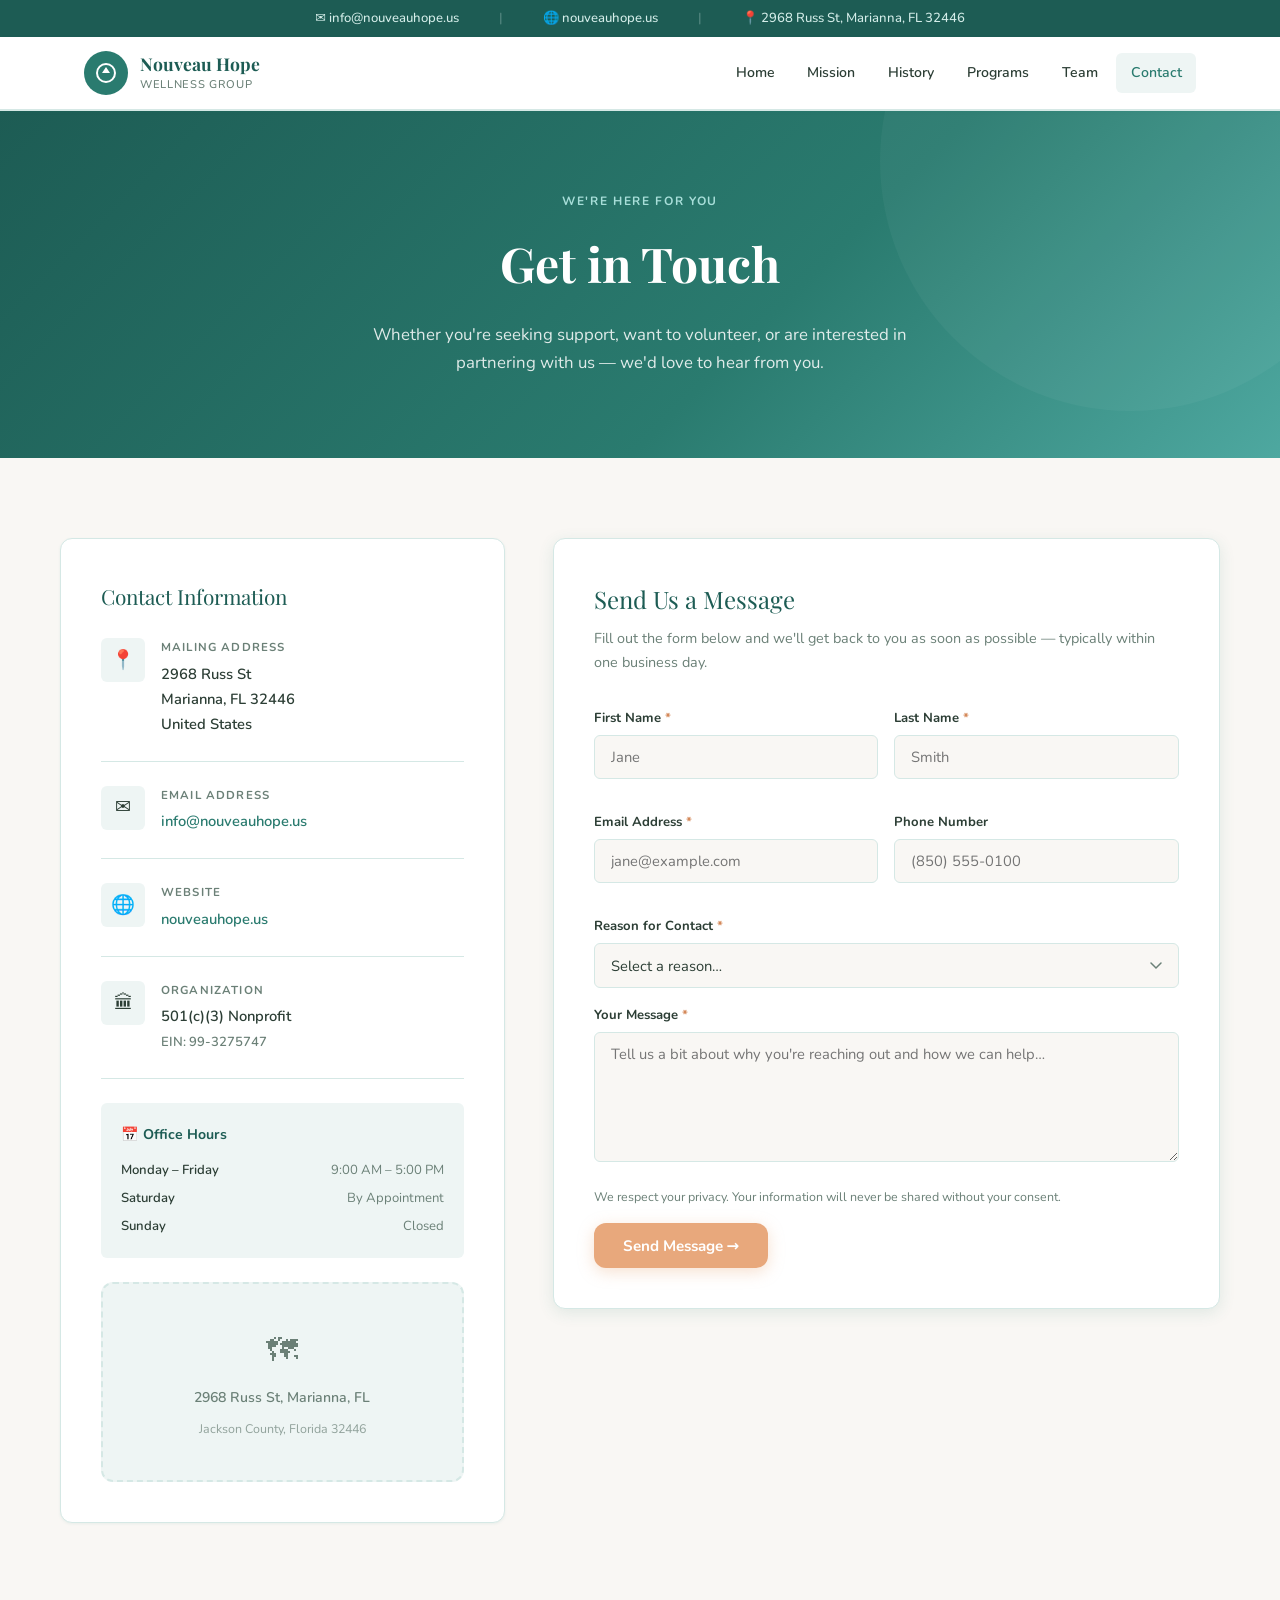
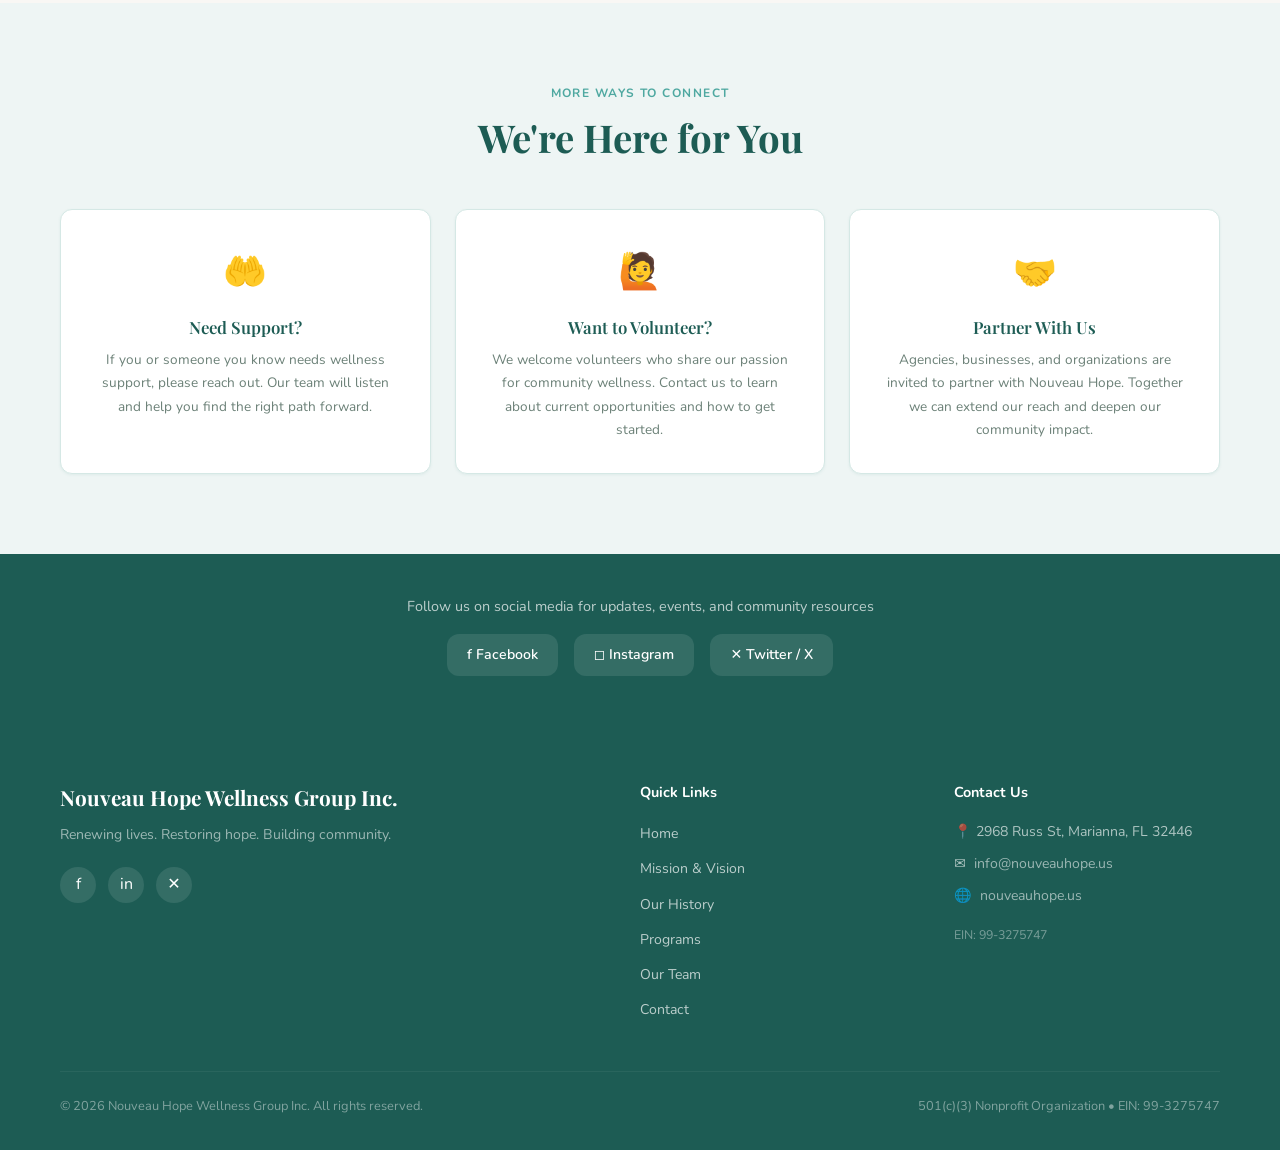
==== contact.html @ 9d3e5136 "Add initial six-page website for Nouveau Hope Wellness Group Inc. Builds a complete static HTML webs" ====
<!DOCTYPE html>
<html lang="en">
<head>
  <meta charset="UTF-8" />
  <meta name="viewport" content="width=device-width, initial-scale=1.0" />
  <title>Contact — Nouveau Hope Wellness Group Inc</title>
  <link rel="preconnect" href="https://fonts.googleapis.com" />
  <link rel="preconnect" href="https://fonts.gstatic.com" crossorigin />
  <link href="https://fonts.googleapis.com/css2?family=Playfair+Display:ital,wght@0,400;0,600;0,700;1,400&family=Nunito:wght@300;400;500;600;700&display=swap" rel="stylesheet" />
  <style>
    :root {
      --color-primary: #2A7B6F;
      --color-primary-dark: #1D5C54;
      --color-secondary: #4EA8A0;
      --color-accent: #E8A87C;
      --color-accent-dark: #D4895A;
      --color-bg: #F9F7F4;
      --color-bg-alt: #EEF5F4;
      --color-bg-card: #FFFFFF;
      --color-text: #2C3E35;
      --color-text-light: #6B8077;
      --color-top-bar: #1D5C54;
      --color-top-bar-text: #D4EDE9;
      --color-border: #D5E8E5;
      --font-display: 'Playfair Display', Georgia, serif;
      --font-body: 'Nunito', system-ui, sans-serif;
      --shadow-sm: 0 1px 3px rgba(42,123,111,0.08);
      --shadow-md: 0 4px 16px rgba(42,123,111,0.12);
      --shadow-lg: 0 8px 32px rgba(42,123,111,0.16);
      --radius: 12px;
      --radius-sm: 6px;
    }
    *, *::before, *::after { box-sizing: border-box; margin: 0; padding: 0; }
    html { scroll-behavior: smooth; }
    body { font-family: var(--font-body); background: var(--color-bg); color: var(--color-text); line-height: 1.7; }

    .top-bar { background: var(--color-top-bar); color: var(--color-top-bar-text); padding: 0.45rem 1.5rem; display: flex; justify-content: center; gap: 2.5rem; font-size: 0.82rem; font-weight: 500; flex-wrap: wrap; }
    .top-bar a { color: var(--color-top-bar-text); text-decoration: none; display: flex; align-items: center; gap: 0.4rem; transition: opacity 0.2s; }
    .top-bar a:hover { opacity: 0.75; }
    .top-bar .divider { opacity: 0.3; }

    .navbar { background: var(--color-bg-card); box-shadow: var(--shadow-sm); position: sticky; top: 0; z-index: 100; border-bottom: 2px solid var(--color-border); }
    .nav-inner { max-width: 1160px; margin: 0 auto; padding: 0 1.5rem; display: flex; align-items: center; justify-content: space-between; height: 72px; }
    .nav-brand { display: flex; align-items: center; gap: 0.75rem; text-decoration: none; }
    .nav-logo { width: 44px; height: 44px; background: var(--color-primary); border-radius: 50%; display: flex; align-items: center; justify-content: center; }
    .nav-logo svg { width: 24px; height: 24px; fill: white; }
    .nav-brand-name { font-family: var(--font-display); font-size: 1.1rem; font-weight: 700; color: var(--color-primary-dark); display: block; }
    .nav-brand-sub { font-size: 0.7rem; color: var(--color-text-light); font-weight: 500; letter-spacing: 0.06em; text-transform: uppercase; }
    .nav-links { display: flex; gap: 0.25rem; list-style: none; }
    .nav-links a { display: block; padding: 0.5rem 0.9rem; text-decoration: none; color: var(--color-text); font-weight: 600; font-size: 0.88rem; border-radius: var(--radius-sm); transition: background 0.2s, color 0.2s; }
    .nav-links a:hover, .nav-links a.active { background: var(--color-bg-alt); color: var(--color-primary); }
    .nav-toggle { display: none; flex-direction: column; gap: 5px; cursor: pointer; background: none; border: none; padding: 6px; }
    .nav-toggle span { display: block; width: 24px; height: 2px; background: var(--color-text); border-radius: 2px; }

    .page-hero { background: linear-gradient(135deg, var(--color-primary-dark) 0%, var(--color-primary) 60%, var(--color-secondary) 100%); padding: 5rem 1.5rem; text-align: center; color: white; position: relative; overflow: hidden; }
    .page-hero::before { content: ''; position: absolute; width: 500px; height: 500px; border-radius: 50%; background: rgba(255,255,255,0.04); top: -200px; right: -100px; }
    .page-hero-label { font-size: 0.75rem; font-weight: 700; letter-spacing: 0.14em; text-transform: uppercase; color: #A8DED9; margin-bottom: 0.75rem; }
    .page-hero h1 { font-family: var(--font-display); font-size: clamp(2rem, 4vw, 3rem); margin-bottom: 1rem; }
    .page-hero p { font-size: 1.05rem; opacity: 0.85; max-width: 560px; margin: 0 auto; }

    section { padding: 5rem 1.5rem; }
    .container { max-width: 1160px; margin: 0 auto; }
    .section-label { font-size: 0.75rem; font-weight: 700; letter-spacing: 0.12em; text-transform: uppercase; color: var(--color-secondary); margin-bottom: 0.6rem; }
    .section-title { font-family: var(--font-display); font-size: clamp(1.8rem, 3vw, 2.5rem); color: var(--color-primary-dark); margin-bottom: 1rem; line-height: 1.25; }

    /* Main contact layout */
    .contact-layout { display: grid; grid-template-columns: 1fr 1.5fr; gap: 3rem; align-items: start; }

    /* Info sidebar */
    .contact-info-card {
      background: var(--color-bg-card);
      border-radius: var(--radius);
      padding: 2.5rem;
      box-shadow: var(--shadow-sm);
      border: 1px solid var(--color-border);
    }
    .contact-info-title {
      font-family: var(--font-display);
      font-size: 1.3rem;
      color: var(--color-primary-dark);
      margin-bottom: 1.5rem;
    }
    .contact-detail {
      display: flex;
      gap: 1rem;
      align-items: flex-start;
      margin-bottom: 1.5rem;
      padding-bottom: 1.5rem;
      border-bottom: 1px solid var(--color-border);
    }
    .contact-detail:last-of-type { border-bottom: none; margin-bottom: 0; padding-bottom: 0; }
    .contact-detail-icon {
      width: 44px;
      height: 44px;
      background: var(--color-bg-alt);
      border-radius: var(--radius-sm);
      display: flex;
      align-items: center;
      justify-content: center;
      font-size: 1.2rem;
      flex-shrink: 0;
    }
    .contact-detail-label { font-size: 0.72rem; font-weight: 700; text-transform: uppercase; letter-spacing: 0.1em; color: var(--color-text-light); margin-bottom: 0.25rem; }
    .contact-detail-value { font-weight: 600; color: var(--color-text); font-size: 0.92rem; }
    .contact-detail-value a { color: var(--color-primary); text-decoration: none; }
    .contact-detail-value a:hover { text-decoration: underline; }

    /* Map placeholder */
    .map-placeholder {
      margin-top: 1.5rem;
      background: var(--color-bg-alt);
      border-radius: var(--radius);
      height: 200px;
      display: flex;
      flex-direction: column;
      align-items: center;
      justify-content: center;
      border: 2px dashed var(--color-border);
      color: var(--color-text-light);
      gap: 0.5rem;
      font-size: 0.88rem;
    }
    .map-placeholder-icon { font-size: 2rem; }
    .map-placeholder-label { font-weight: 600; }
    .map-placeholder-sub { font-size: 0.78rem; opacity: 0.7; }

    /* Hours */
    .hours-card {
      background: var(--color-bg-alt);
      border-radius: var(--radius-sm);
      padding: 1.25rem;
      margin-top: 1.5rem;
    }
    .hours-title { font-weight: 700; color: var(--color-primary-dark); font-size: 0.88rem; margin-bottom: 0.75rem; }
    .hours-row { display: flex; justify-content: space-between; font-size: 0.82rem; color: var(--color-text-light); margin-bottom: 0.35rem; }
    .hours-row:last-child { margin-bottom: 0; }
    .hours-day { font-weight: 600; color: var(--color-text); }

    /* Contact form */
    .contact-form-card {
      background: var(--color-bg-card);
      border-radius: var(--radius);
      padding: 2.5rem;
      box-shadow: var(--shadow-md);
      border: 1px solid var(--color-border);
    }
    .form-title { font-family: var(--font-display); font-size: 1.5rem; color: var(--color-primary-dark); margin-bottom: 0.4rem; }
    .form-subtitle { font-size: 0.9rem; color: var(--color-text-light); margin-bottom: 2rem; }

    .form-row { display: grid; grid-template-columns: 1fr 1fr; gap: 1rem; margin-bottom: 1rem; }
    .form-group { display: flex; flex-direction: column; gap: 0.35rem; margin-bottom: 1rem; }
    .form-group:last-of-type { margin-bottom: 0; }
    label { font-size: 0.82rem; font-weight: 700; color: var(--color-text); }
    label span { color: var(--color-accent-dark); }
    input, select, textarea {
      font-family: var(--font-body);
      font-size: 0.92rem;
      color: var(--color-text);
      background: var(--color-bg);
      border: 1.5px solid var(--color-border);
      border-radius: var(--radius-sm);
      padding: 0.7rem 1rem;
      width: 100%;
      transition: border-color 0.2s, box-shadow 0.2s;
      outline: none;
    }
    input:focus, select:focus, textarea:focus {
      border-color: var(--color-primary);
      box-shadow: 0 0 0 3px rgba(42,123,111,0.12);
    }
    textarea { resize: vertical; min-height: 130px; }
    select { appearance: none; background-image: url("data:image/svg+xml,%3Csvg xmlns='http://www.w3.org/2000/svg' width='12' height='8' viewBox='0 0 12 8'%3E%3Cpath d='M1 1l5 5 5-5' stroke='%236B8077' stroke-width='1.5' fill='none' stroke-linecap='round'/%3E%3C/svg%3E"); background-repeat: no-repeat; background-position: right 1rem center; padding-right: 2.5rem; }

    .form-submit {
      margin-top: 1.5rem;
      display: flex;
      align-items: center;
      justify-content: space-between;
      gap: 1rem;
      flex-wrap: wrap;
    }
    .form-note { font-size: 0.78rem; color: var(--color-text-light); }

    .btn { display: inline-block; padding: 0.8rem 1.8rem; border-radius: var(--radius); font-family: var(--font-body); font-size: 0.95rem; font-weight: 700; text-decoration: none; border: none; cursor: pointer; transition: transform 0.2s, box-shadow 0.2s, background 0.2s; }
    .btn:hover { transform: translateY(-2px); }
    .btn-primary { background: var(--color-accent); color: white; box-shadow: 0 4px 16px rgba(232,168,124,0.35); }
    .btn-primary:hover { background: var(--color-accent-dark); }
    .btn-secondary { background: var(--color-primary); color: white; box-shadow: var(--shadow-md); }
    .btn-secondary:hover { background: var(--color-primary-dark); }

    /* Ways to connect */
    .connect-section { background: var(--color-bg-alt); }
    .connect-grid { display: grid; grid-template-columns: repeat(3, 1fr); gap: 1.5rem; }
    .connect-card {
      background: var(--color-bg-card);
      border-radius: var(--radius);
      padding: 2rem;
      text-align: center;
      box-shadow: var(--shadow-sm);
      border: 1px solid var(--color-border);
      transition: transform 0.25s, box-shadow 0.25s;
    }
    .connect-card:hover { transform: translateY(-4px); box-shadow: var(--shadow-md); }
    .connect-icon { font-size: 2.2rem; margin-bottom: 0.75rem; display: block; }
    .connect-title { font-family: var(--font-display); font-size: 1.05rem; font-weight: 600; color: var(--color-primary-dark); margin-bottom: 0.4rem; }
    .connect-desc { font-size: 0.85rem; color: var(--color-text-light); }

    footer { background: var(--color-primary-dark); color: rgba(255,255,255,0.8); padding: 4rem 1.5rem 2rem; }
    .footer-inner { max-width: 1160px; margin: 0 auto; }
    .footer-grid { display: grid; grid-template-columns: 2fr 1fr 1fr; gap: 3rem; margin-bottom: 3rem; }
    .footer-brand-name { font-family: var(--font-display); font-size: 1.3rem; font-weight: 700; color: white; margin-bottom: 0.5rem; }
    .footer-tagline { font-size: 0.88rem; opacity: 0.7; margin-bottom: 1.25rem; }
    .footer-socials { display: flex; gap: 0.75rem; }
    .footer-social { width: 36px; height: 36px; background: rgba(255,255,255,0.1); border-radius: 50%; display: flex; align-items: center; justify-content: center; text-decoration: none; color: white; transition: background 0.2s; }
    .footer-social:hover { background: rgba(255,255,255,0.2); }
    .footer-col-title { color: white; font-weight: 700; margin-bottom: 1rem; font-size: 0.9rem; }
    .footer-links { list-style: none; display: flex; flex-direction: column; gap: 0.5rem; }
    .footer-links a { color: rgba(255,255,255,0.7); text-decoration: none; font-size: 0.88rem; transition: color 0.2s; }
    .footer-links a:hover { color: white; }
    .footer-contact-item { display: flex; gap: 0.5rem; font-size: 0.88rem; margin-bottom: 0.5rem; opacity: 0.8; }
    .footer-bottom { border-top: 1px solid rgba(255,255,255,0.1); padding-top: 1.5rem; display: flex; justify-content: space-between; font-size: 0.8rem; opacity: 0.55; flex-wrap: wrap; gap: 0.5rem; }

    .fade-in { opacity: 0; transform: translateY(24px); transition: opacity 0.6s ease, transform 0.6s ease; }
    .fade-in.visible { opacity: 1; transform: none; }

    @media (max-width: 1024px) { .connect-grid { grid-template-columns: repeat(2, 1fr); } .footer-grid { grid-template-columns: 1fr 1fr; } }
    @media (max-width: 768px) {
      .contact-layout { grid-template-columns: 1fr; }
      .form-row { grid-template-columns: 1fr; }
      .connect-grid { grid-template-columns: 1fr; }
      .footer-grid { grid-template-columns: 1fr; gap: 2rem; }
      .form-submit { flex-direction: column; align-items: flex-start; }
      .nav-links { display: none; flex-direction: column; position: absolute; top: 72px; left: 0; right: 0; background: white; padding: 1rem; box-shadow: var(--shadow-md); }
      .nav-links.open { display: flex; }
      .nav-toggle { display: flex; }
      .navbar { position: relative; }
    }
  </style>
</head>
<body>

  <div class="top-bar">
    <a href="mailto:info@nouveauhope.us">✉ info@nouveauhope.us</a>
    <span class="divider">|</span>
    <a href="https://nouveauhope.us" target="_blank" rel="noopener">🌐 nouveauhope.us</a>
    <span class="divider">|</span>
    <span>📍 2968 Russ St, Marianna, FL 32446</span>
  </div>

  <nav class="navbar">
    <div class="nav-inner">
      <a href="index.html" class="nav-brand">
        <div class="nav-logo">
          <svg viewBox="0 0 24 24"><path d="M12 2a10 10 0 100 20A10 10 0 0012 2zm0 18a8 8 0 110-16 8 8 0 010 16zM8 12l4-6 4 6H8z"/></svg>
        </div>
        <div style="line-height:1.2;">
          <span class="nav-brand-name">Nouveau Hope</span>
          <span class="nav-brand-sub">Wellness Group</span>
        </div>
      </a>
      <button class="nav-toggle" onclick="document.querySelector('.nav-links').classList.toggle('open')" aria-label="Toggle menu">
        <span></span><span></span><span></span>
      </button>
      <ul class="nav-links">
        <li><a href="index.html">Home</a></li>
        <li><a href="mission.html">Mission</a></li>
        <li><a href="history.html">History</a></li>
        <li><a href="projects.html">Programs</a></li>
        <li><a href="team.html">Team</a></li>
        <li><a href="contact.html" class="active">Contact</a></li>
      </ul>
    </div>
  </nav>

  <div class="page-hero">
    <div class="page-hero-label">We're Here for You</div>
    <h1>Get in Touch</h1>
    <p>Whether you're seeking support, want to volunteer, or are interested in partnering with us — we'd love to hear from you.</p>
  </div>

  <!-- MAIN CONTACT SECTION -->
  <section>
    <div class="container">
      <div class="contact-layout">

        <!-- Info Sidebar -->
        <div>
          <div class="contact-info-card fade-in">
            <div class="contact-info-title">Contact Information</div>

            <div class="contact-detail">
              <div class="contact-detail-icon">📍</div>
              <div>
                <div class="contact-detail-label">Mailing Address</div>
                <div class="contact-detail-value">
                  2968 Russ St<br>
                  Marianna, FL 32446<br>
                  United States
                </div>
              </div>
            </div>

            <div class="contact-detail">
              <div class="contact-detail-icon">✉</div>
              <div>
                <div class="contact-detail-label">Email Address</div>
                <div class="contact-detail-value">
                  <a href="mailto:info@nouveauhope.us">info@nouveauhope.us</a>
                </div>
              </div>
            </div>

            <div class="contact-detail">
              <div class="contact-detail-icon">🌐</div>
              <div>
                <div class="contact-detail-label">Website</div>
                <div class="contact-detail-value">
                  <a href="https://nouveauhope.us" target="_blank" rel="noopener">nouveauhope.us</a>
                </div>
              </div>
            </div>

            <div class="contact-detail">
              <div class="contact-detail-icon">🏛</div>
              <div>
                <div class="contact-detail-label">Organization</div>
                <div class="contact-detail-value">
                  501(c)(3) Nonprofit<br>
                  <span style="font-size:0.82rem;color:var(--color-text-light);">EIN: 99-3275747</span>
                </div>
              </div>
            </div>

            <div class="hours-card">
              <div class="hours-title">📅 Office Hours</div>
              <div class="hours-row"><span class="hours-day">Monday – Friday</span><span>9:00 AM – 5:00 PM</span></div>
              <div class="hours-row"><span class="hours-day">Saturday</span><span>By Appointment</span></div>
              <div class="hours-row"><span class="hours-day">Sunday</span><span>Closed</span></div>
            </div>

            <div class="map-placeholder">
              <div class="map-placeholder-icon">🗺</div>
              <div class="map-placeholder-label">2968 Russ St, Marianna, FL</div>
              <div class="map-placeholder-sub">Jackson County, Florida 32446</div>
            </div>
          </div>
        </div>

        <!-- Contact Form -->
        <div class="contact-form-card fade-in">
          <div class="form-title">Send Us a Message</div>
          <div class="form-subtitle">Fill out the form below and we'll get back to you as soon as possible — typically within one business day.</div>

          <form onsubmit="handleSubmit(event)">
            <div class="form-row">
              <div class="form-group">
                <label for="first_name">First Name <span>*</span></label>
                <input type="text" id="first_name" name="first_name" placeholder="Jane" required />
              </div>
              <div class="form-group">
                <label for="last_name">Last Name <span>*</span></label>
                <input type="text" id="last_name" name="last_name" placeholder="Smith" required />
              </div>
            </div>

            <div class="form-row">
              <div class="form-group">
                <label for="email">Email Address <span>*</span></label>
                <input type="email" id="email" name="email" placeholder="jane@example.com" required />
              </div>
              <div class="form-group">
                <label for="phone">Phone Number</label>
                <input type="tel" id="phone" name="phone" placeholder="(850) 555-0100" />
              </div>
            </div>

            <div class="form-group">
              <label for="subject">Reason for Contact <span>*</span></label>
              <select id="subject" name="subject" required>
                <option value="" disabled selected>Select a reason…</option>
                <option value="support">I'm seeking support / services</option>
                <option value="referral">I'd like to refer someone</option>
                <option value="volunteer">I'm interested in volunteering</option>
                <option value="partnership">Partnership inquiry</option>
                <option value="donation">Donation / funding inquiry</option>
                <option value="media">Media / press inquiry</option>
                <option value="other">Other</option>
              </select>
            </div>

            <div class="form-group">
              <label for="message">Your Message <span>*</span></label>
              <textarea id="message" name="message" placeholder="Tell us a bit about why you're reaching out and how we can help…" required></textarea>
            </div>

            <div class="form-submit">
              <p class="form-note">We respect your privacy. Your information will never be shared without your consent.</p>
              <button type="submit" class="btn btn-primary">Send Message →</button>
            </div>
          </form>

          <div id="form-success" style="display:none; margin-top:1.5rem; background:var(--color-bg-alt); border:1px solid var(--color-border); border-radius:var(--radius); padding:1.25rem; text-align:center; color:var(--color-primary-dark);">
            <div style="font-size:1.5rem; margin-bottom:0.5rem;">✅</div>
            <div style="font-weight:700; margin-bottom:0.25rem;">Message Received!</div>
            <div style="font-size:0.88rem; color:var(--color-text-light);">Thank you for reaching out. We'll be in touch within one business day.</div>
          </div>
        </div>

      </div>
    </div>
  </section>

  <!-- WAYS TO CONNECT -->
  <section class="connect-section">
    <div class="container">
      <div style="text-align:center; margin-bottom:3rem;">
        <div class="section-label">More Ways to Connect</div>
        <h2 class="section-title">We're Here for You</h2>
      </div>
      <div class="connect-grid">
        <div class="connect-card fade-in">
          <span class="connect-icon">🤲</span>
          <div class="connect-title">Need Support?</div>
          <p class="connect-desc">If you or someone you know needs wellness support, please reach out. Our team will listen and help you find the right path forward.</p>
        </div>
        <div class="connect-card fade-in">
          <span class="connect-icon">🙋</span>
          <div class="connect-title">Want to Volunteer?</div>
          <p class="connect-desc">We welcome volunteers who share our passion for community wellness. Contact us to learn about current opportunities and how to get started.</p>
        </div>
        <div class="connect-card fade-in">
          <span class="connect-icon">🤝</span>
          <div class="connect-title">Partner With Us</div>
          <p class="connect-desc">Agencies, businesses, and organizations are invited to partner with Nouveau Hope. Together we can extend our reach and deepen our community impact.</p>
        </div>
      </div>
    </div>
  </section>

  <!-- SOCIAL BAR -->
  <div style="background: var(--color-primary-dark); padding: 2.5rem 1.5rem; text-align:center;">
    <div class="container">
      <p style="color:rgba(255,255,255,0.7); font-size:0.9rem; margin-bottom:1rem;">Follow us on social media for updates, events, and community resources</p>
      <div style="display:flex; justify-content:center; gap:1rem; flex-wrap:wrap;">
        <a href="#" style="display:flex;align-items:center;gap:0.5rem;padding:0.55rem 1.25rem;border-radius:var(--radius);background:rgba(255,255,255,0.1);color:white;text-decoration:none;font-size:0.88rem;font-weight:600;transition:background 0.2s;" onmouseover="this.style.background='rgba(255,255,255,0.2)'" onmouseout="this.style.background='rgba(255,255,255,0.1)'">
          f Facebook
        </a>
        <a href="#" style="display:flex;align-items:center;gap:0.5rem;padding:0.55rem 1.25rem;border-radius:var(--radius);background:rgba(255,255,255,0.1);color:white;text-decoration:none;font-size:0.88rem;font-weight:600;transition:background 0.2s;" onmouseover="this.style.background='rgba(255,255,255,0.2)'" onmouseout="this.style.background='rgba(255,255,255,0.1)'">
          ◻ Instagram
        </a>
        <a href="#" style="display:flex;align-items:center;gap:0.5rem;padding:0.55rem 1.25rem;border-radius:var(--radius);background:rgba(255,255,255,0.1);color:white;text-decoration:none;font-size:0.88rem;font-weight:600;transition:background 0.2s;" onmouseover="this.style.background='rgba(255,255,255,0.2)'" onmouseout="this.style.background='rgba(255,255,255,0.1)'">
          ✕ Twitter / X
        </a>
      </div>
    </div>
  </div>

  <footer>
    <div class="footer-inner">
      <div class="footer-grid">
        <div>
          <div class="footer-brand-name">Nouveau Hope Wellness Group Inc.</div>
          <div class="footer-tagline">Renewing lives. Restoring hope. Building community.</div>
          <div class="footer-socials">
            <a href="#" class="footer-social">f</a>
            <a href="#" class="footer-social">in</a>
            <a href="#" class="footer-social">✕</a>
          </div>
        </div>
        <div>
          <div class="footer-col-title">Quick Links</div>
          <ul class="footer-links">
            <li><a href="index.html">Home</a></li>
            <li><a href="mission.html">Mission &amp; Vision</a></li>
            <li><a href="history.html">Our History</a></li>
            <li><a href="projects.html">Programs</a></li>
            <li><a href="team.html">Our Team</a></li>
            <li><a href="contact.html">Contact</a></li>
          </ul>
        </div>
        <div>
          <div class="footer-col-title">Contact Us</div>
          <div class="footer-contact-item">📍 2968 Russ St, Marianna, FL 32446</div>
          <div class="footer-contact-item">✉ <a href="mailto:info@nouveauhope.us" style="color:rgba(255,255,255,0.7);text-decoration:none;">info@nouveauhope.us</a></div>
          <div class="footer-contact-item">🌐 <a href="https://nouveauhope.us" target="_blank" style="color:rgba(255,255,255,0.7);text-decoration:none;">nouveauhope.us</a></div>
          <div style="margin-top:1rem; font-size:0.78rem; opacity:0.5;">EIN: 99-3275747</div>
        </div>
      </div>
      <div class="footer-bottom">
        <span>&copy; 2026 Nouveau Hope Wellness Group Inc. All rights reserved.</span>
        <span>501(c)(3) Nonprofit Organization &bull; EIN: 99-3275747</span>
      </div>
    </div>
  </footer>

  <script>
    function handleSubmit(e) {
      e.preventDefault();
      document.getElementById('form-success').style.display = 'block';
      e.target.style.display = 'none';
    }
    const observer = new IntersectionObserver(entries => {
      entries.forEach(e => { if (e.isIntersecting) e.target.classList.add('visible'); });
    }, { threshold: 0.12 });
    document.querySelectorAll('.fade-in').forEach(el => observer.observe(el));
  </script>
</body>
</html>
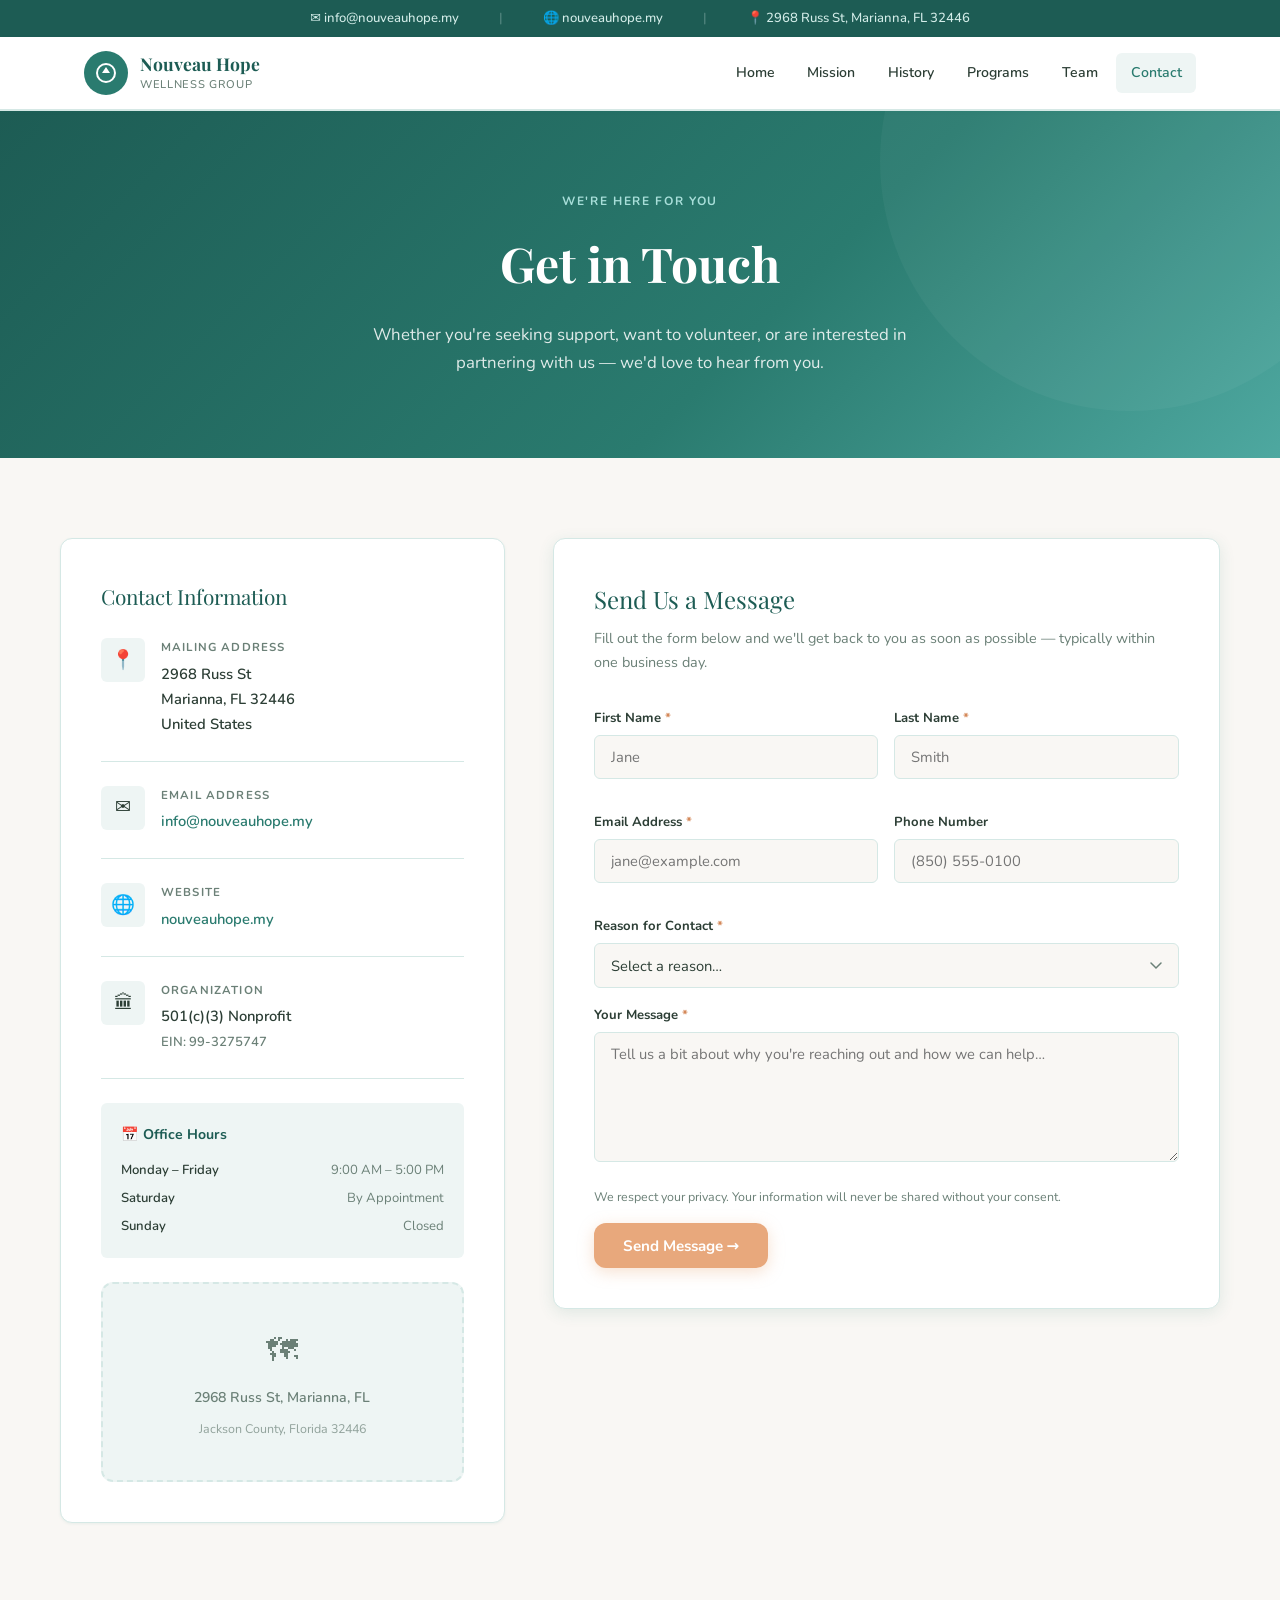
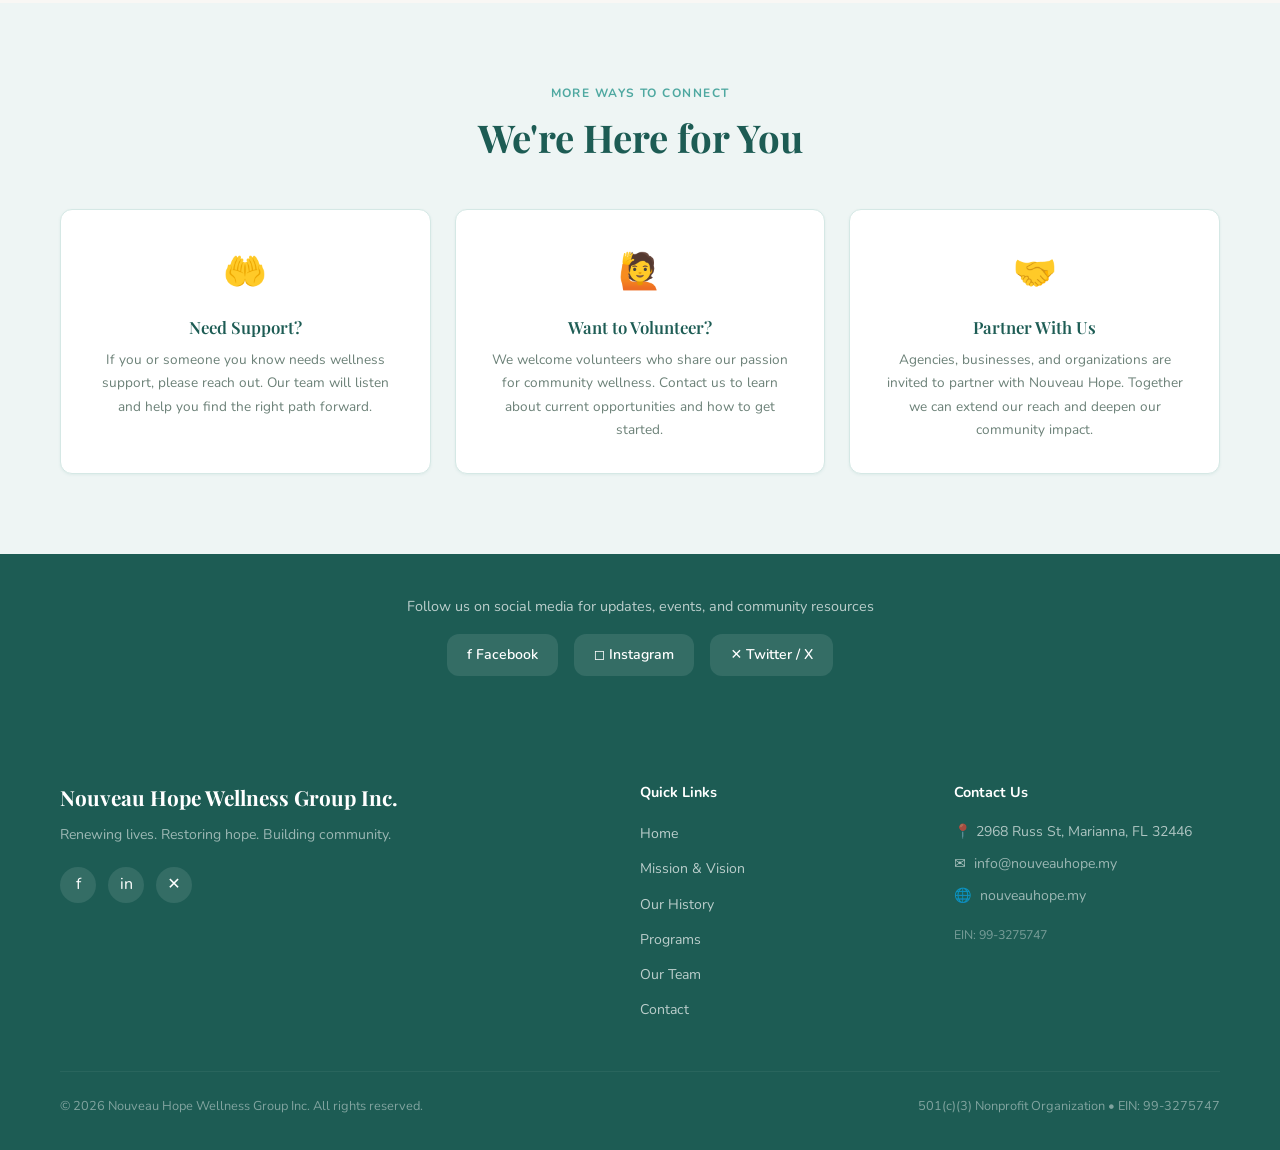
==== commit 43fbd354: "Update website URL from nouveauhope.us to nouveauhope.my Co-Authored-By: Claude Sonnet 4.6 <noreply@" ====
--- a/contact.html
+++ b/contact.html
@@ -240,9 +240,9 @@
 <body>
 
   <div class="top-bar">
-    <a href="mailto:info@nouveauhope.us">✉ info@nouveauhope.us</a>
+    <a href="mailto:info@nouveauhope.my">✉ info@nouveauhope.my</a>
     <span class="divider">|</span>
-    <a href="https://nouveauhope.us" target="_blank" rel="noopener">🌐 nouveauhope.us</a>
+    <a href="https://nouveauhope.my" target="_blank" rel="noopener">🌐 nouveauhope.my</a>
     <span class="divider">|</span>
     <span>📍 2968 Russ St, Marianna, FL 32446</span>
   </div>
@@ -305,7 +305,7 @@
               <div>
                 <div class="contact-detail-label">Email Address</div>
                 <div class="contact-detail-value">
-                  <a href="mailto:info@nouveauhope.us">info@nouveauhope.us</a>
+                  <a href="mailto:info@nouveauhope.my">info@nouveauhope.my</a>
                 </div>
               </div>
             </div>
@@ -315,7 +315,7 @@
               <div>
                 <div class="contact-detail-label">Website</div>
                 <div class="contact-detail-value">
-                  <a href="https://nouveauhope.us" target="_blank" rel="noopener">nouveauhope.us</a>
+                  <a href="https://nouveauhope.my" target="_blank" rel="noopener">nouveauhope.my</a>
                 </div>
               </div>
             </div>
@@ -481,8 +481,8 @@
         <div>
           <div class="footer-col-title">Contact Us</div>
           <div class="footer-contact-item">📍 2968 Russ St, Marianna, FL 32446</div>
-          <div class="footer-contact-item">✉ <a href="mailto:info@nouveauhope.us" style="color:rgba(255,255,255,0.7);text-decoration:none;">info@nouveauhope.us</a></div>
-          <div class="footer-contact-item">🌐 <a href="https://nouveauhope.us" target="_blank" style="color:rgba(255,255,255,0.7);text-decoration:none;">nouveauhope.us</a></div>
+          <div class="footer-contact-item">✉ <a href="mailto:info@nouveauhope.my" style="color:rgba(255,255,255,0.7);text-decoration:none;">info@nouveauhope.my</a></div>
+          <div class="footer-contact-item">🌐 <a href="https://nouveauhope.my" target="_blank" style="color:rgba(255,255,255,0.7);text-decoration:none;">nouveauhope.my</a></div>
           <div style="margin-top:1rem; font-size:0.78rem; opacity:0.5;">EIN: 99-3275747</div>
         </div>
       </div>
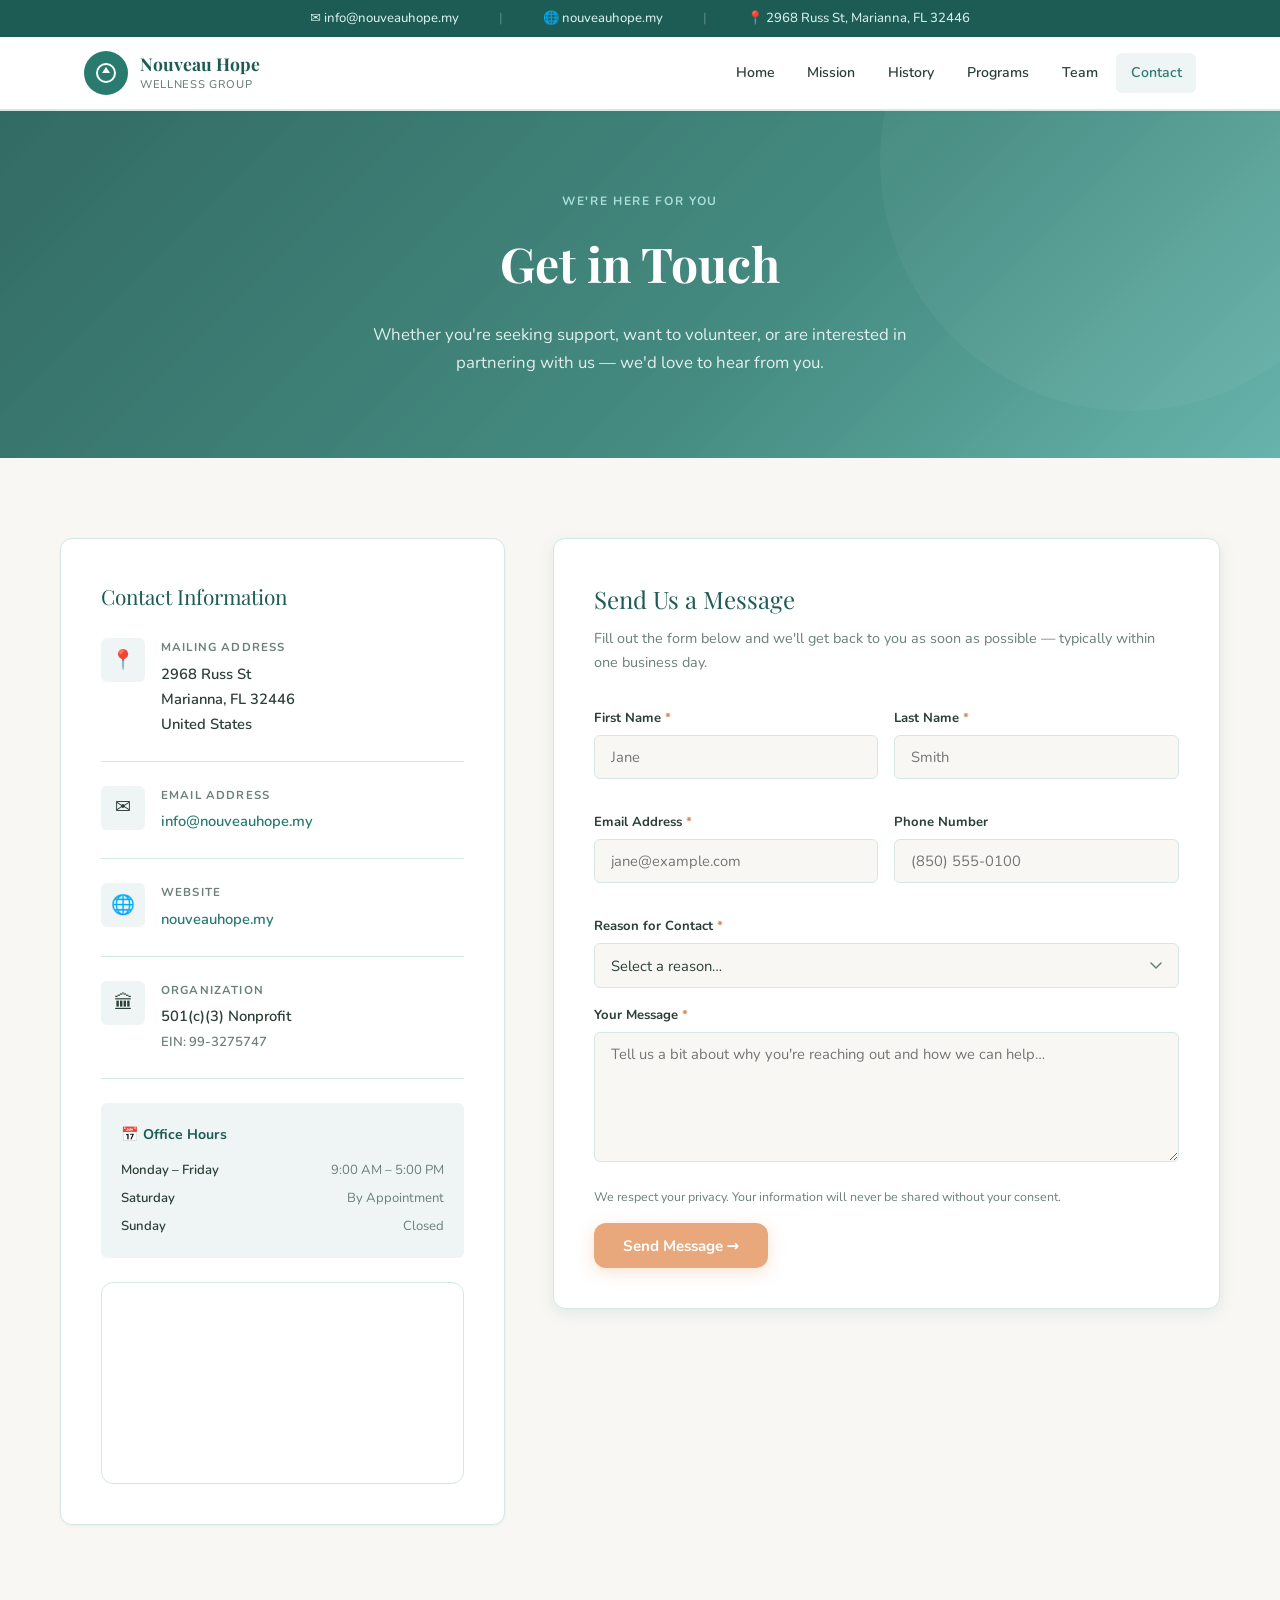
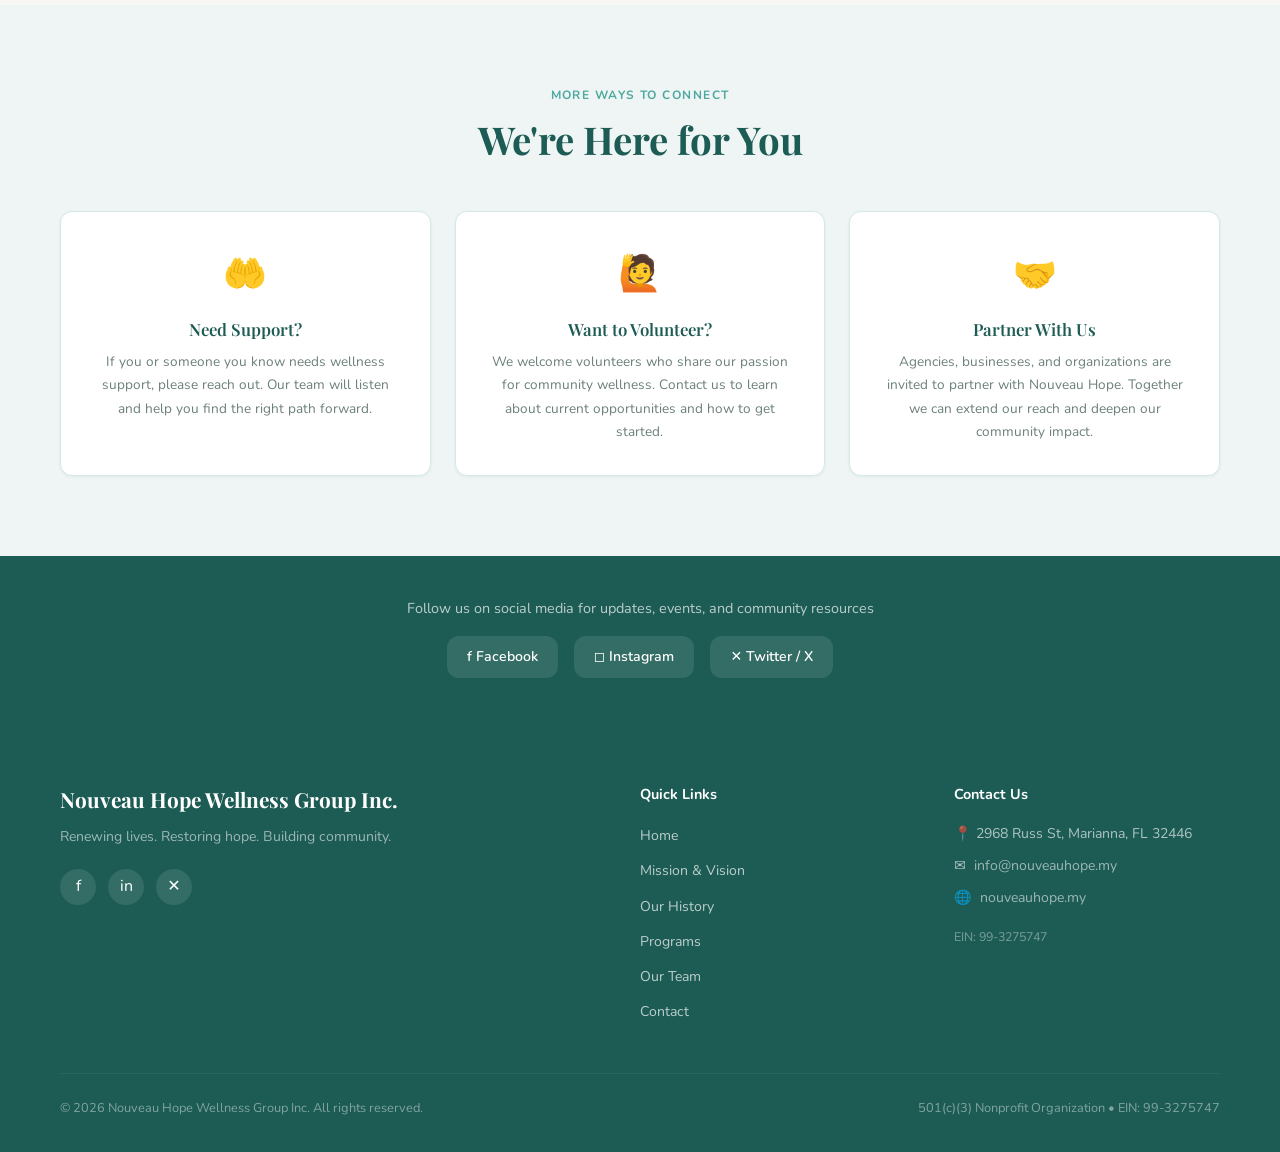
==== commit a6a7513f: "Add real Unsplash photos and Google Maps embed across all pages Replace emoji placeholders and CSS-o" ====
--- a/contact.html
+++ b/contact.html
@@ -52,7 +52,7 @@
     .nav-toggle { display: none; flex-direction: column; gap: 5px; cursor: pointer; background: none; border: none; padding: 6px; }
     .nav-toggle span { display: block; width: 24px; height: 2px; background: var(--color-text); border-radius: 2px; }
 
-    .page-hero { background: linear-gradient(135deg, var(--color-primary-dark) 0%, var(--color-primary) 60%, var(--color-secondary) 100%); padding: 5rem 1.5rem; text-align: center; color: white; position: relative; overflow: hidden; }
+    .page-hero { background: linear-gradient(135deg, rgba(29,92,84,0.9) 0%, rgba(42,123,111,0.87) 60%, rgba(78,168,160,0.85) 100%), url('https://images.unsplash.com/photo-1521791136064-7986c2920216?w=1600&q=80') center/cover no-repeat; padding: 5rem 1.5rem; text-align: center; color: white; position: relative; overflow: hidden; }
     .page-hero::before { content: ''; position: absolute; width: 500px; height: 500px; border-radius: 50%; background: rgba(255,255,255,0.04); top: -200px; right: -100px; }
     .page-hero-label { font-size: 0.75rem; font-weight: 700; letter-spacing: 0.14em; text-transform: uppercase; color: #A8DED9; margin-bottom: 0.75rem; }
     .page-hero h1 { font-family: var(--font-display); font-size: clamp(2rem, 4vw, 3rem); margin-bottom: 1rem; }
@@ -338,10 +338,8 @@
               <div class="hours-row"><span class="hours-day">Sunday</span><span>Closed</span></div>
             </div>
 
-            <div class="map-placeholder">
-              <div class="map-placeholder-icon">🗺</div>
-              <div class="map-placeholder-label">2968 Russ St, Marianna, FL</div>
-              <div class="map-placeholder-sub">Jackson County, Florida 32446</div>
+            <div style="margin-top: 1.5rem; border-radius: var(--radius); overflow: hidden; border: 1px solid var(--color-border);">
+              <iframe src="https://www.google.com/maps/embed?pb=!1m18!1m12!1m3!1d3424.5!2d-85.2275!3d30.7744!2m3!1f0!2f0!3f0!3m2!1i1024!2i768!4f13.1!3m3!1m2!1s0x0%3A0x0!2zMzDCsDQ2JzI4LjAiTiA4NcKwMTMnMzkuMCJX!5e0!3m2!1sen!2sus!4v1" width="100%" height="200" style="border:0; display:block;" allowfullscreen="" loading="lazy" referrerpolicy="no-referrer-when-downgrade" title="Nouveau Hope Wellness Group location map"></iframe>
             </div>
           </div>
         </div>
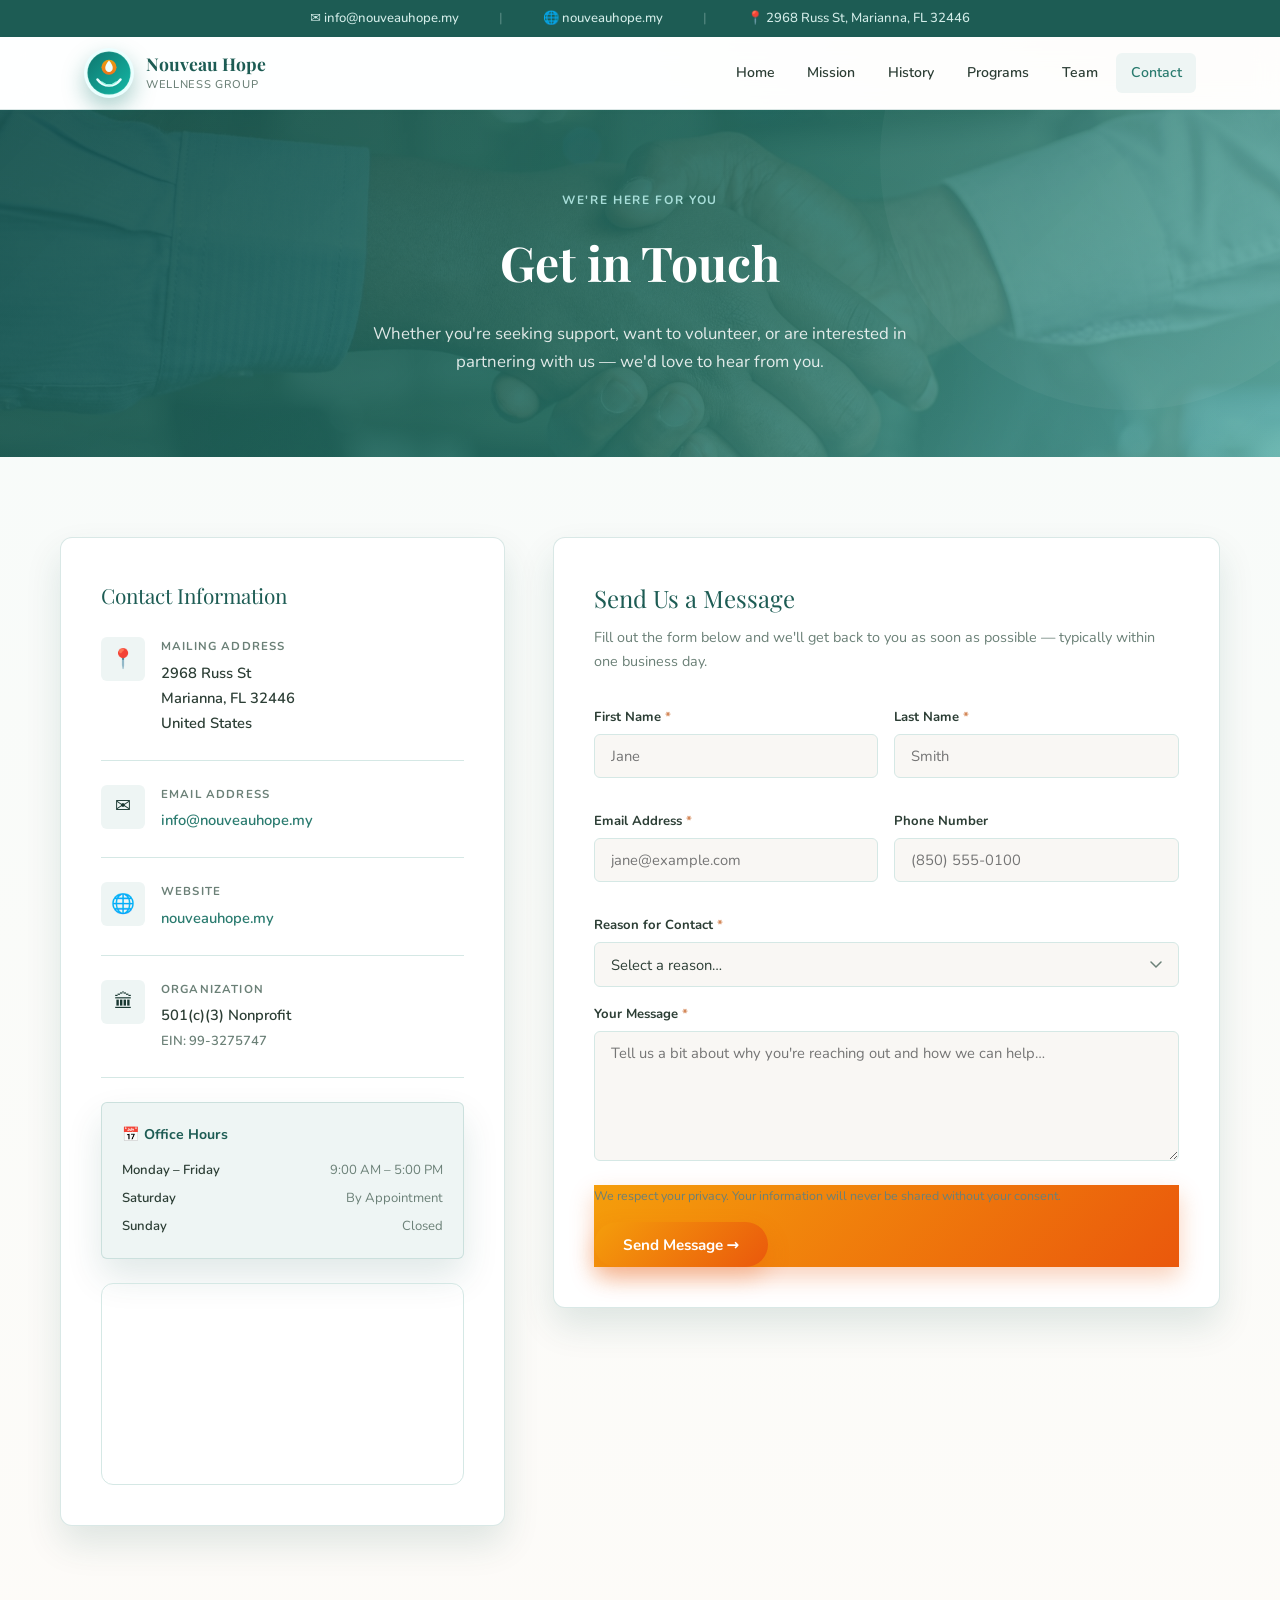
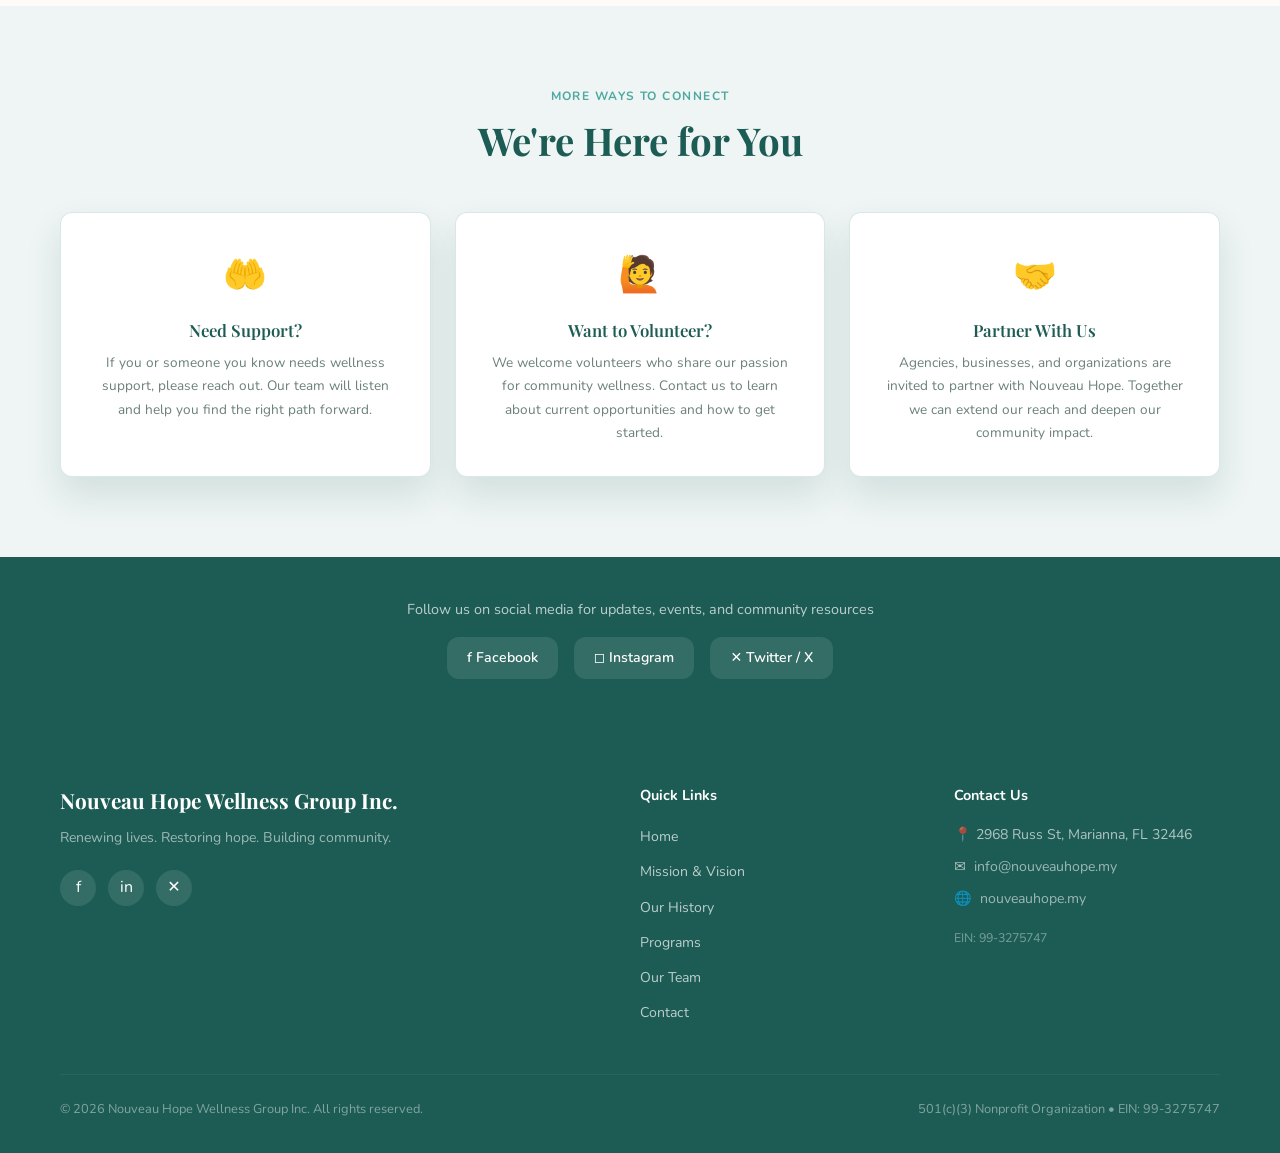
==== commit 5a55c8a7: "Refresh site style, replace logo, and localize images" ====
--- a/contact.html
+++ b/contact.html
@@ -52,7 +52,7 @@
     .nav-toggle { display: none; flex-direction: column; gap: 5px; cursor: pointer; background: none; border: none; padding: 6px; }
     .nav-toggle span { display: block; width: 24px; height: 2px; background: var(--color-text); border-radius: 2px; }
 
-    .page-hero { background: linear-gradient(135deg, rgba(29,92,84,0.9) 0%, rgba(42,123,111,0.87) 60%, rgba(78,168,160,0.85) 100%), url('https://images.unsplash.com/photo-1521791136064-7986c2920216?w=1600&q=80') center/cover no-repeat; padding: 5rem 1.5rem; text-align: center; color: white; position: relative; overflow: hidden; }
+    .page-hero { background: linear-gradient(135deg, rgba(29,92,84,0.9) 0%, rgba(42,123,111,0.87) 60%, rgba(78,168,160,0.85) 100%), url('assets/images/photo-1521791136064-7986c2920216.jpg') center/cover no-repeat; padding: 5rem 1.5rem; text-align: center; color: white; position: relative; overflow: hidden; }
     .page-hero::before { content: ''; position: absolute; width: 500px; height: 500px; border-radius: 50%; background: rgba(255,255,255,0.04); top: -200px; right: -100px; }
     .page-hero-label { font-size: 0.75rem; font-weight: 700; letter-spacing: 0.14em; text-transform: uppercase; color: #A8DED9; margin-bottom: 0.75rem; }
     .page-hero h1 { font-family: var(--font-display); font-size: clamp(2rem, 4vw, 3rem); margin-bottom: 1rem; }
@@ -236,6 +236,7 @@
       .navbar { position: relative; }
     }
   </style>
+  <link rel="stylesheet" href="assets/theme-refresh.css" />
 </head>
 <body>
 
--- a/assets/theme-refresh.css
+++ b/assets/theme-refresh.css
@@ -0,0 +1,151 @@
+:root {
+  --refresh-bg: radial-gradient(1200px 500px at 8% -12%, rgba(45, 164, 148, 0.18), transparent 60%),
+    radial-gradient(1000px 500px at 92% 0%, rgba(249, 115, 22, 0.12), transparent 58%),
+    linear-gradient(180deg, #f6fbfa 0%, #fdfbf8 60%, #f3f7f6 100%);
+  --refresh-card-shadow: 0 18px 36px rgba(12, 73, 65, 0.12);
+  --refresh-card-border: rgba(19, 112, 102, 0.16);
+}
+
+body {
+  background: var(--refresh-bg);
+  color: #183730;
+}
+
+.navbar {
+  background: rgba(255, 255, 255, 0.88);
+  backdrop-filter: blur(12px);
+  border-bottom: 1px solid rgba(16, 94, 86, 0.15);
+}
+
+.nav-logo {
+  width: 50px;
+  height: 50px;
+  border-radius: 50%;
+  background: #e6fffb url('images/logo-nouveau-hope.svg') center/cover no-repeat;
+  box-shadow: 0 10px 22px rgba(20, 124, 111, 0.35);
+  border: 2px solid rgba(236, 254, 255, 0.95);
+}
+
+.nav-logo svg {
+  display: none;
+}
+
+.hero,
+.page-hero {
+  position: relative;
+}
+
+.hero::after,
+.page-hero::after {
+  content: '';
+  position: absolute;
+  inset: 0;
+  background: linear-gradient(110deg, rgba(10, 57, 51, 0.28) 0%, rgba(10, 57, 51, 0.12) 50%, rgba(255, 255, 255, 0.05) 100%);
+  pointer-events: none;
+}
+
+.hero-content,
+.page-hero > * {
+  position: relative;
+  z-index: 1;
+}
+
+.hero-card,
+.value-card,
+.vision-block,
+.program-card,
+.team-card,
+.leader-card,
+.contact-info-card,
+.contact-form-card,
+.join-card,
+.connect-card,
+.approach-card,
+.hours-card,
+.testimonial-card,
+.commitment-item,
+.mission-statement,
+.founding-visual,
+.founding-text {
+  border: 1px solid var(--refresh-card-border);
+  box-shadow: var(--refresh-card-shadow);
+}
+
+img,
+.vision-img,
+.founding-img,
+.team-avatar,
+.leader-avatar,
+.testimonial-avatar,
+.program-image,
+.program-card-img,
+.hero-feature-img {
+  border-radius: 16px;
+  box-shadow: 0 14px 30px rgba(9, 62, 55, 0.2);
+  transition: transform 0.35s ease, box-shadow 0.35s ease, filter 0.35s ease;
+  filter: saturate(1.08) contrast(1.04);
+}
+
+img:hover,
+.vision-img:hover,
+.founding-img:hover,
+.team-avatar:hover,
+.leader-avatar:hover,
+.testimonial-avatar:hover,
+.program-image:hover,
+.program-card-img:hover,
+.hero-feature-img:hover {
+  transform: translateY(-4px) scale(1.01);
+  box-shadow: 0 18px 36px rgba(9, 62, 55, 0.26);
+  filter: saturate(1.14) contrast(1.08);
+}
+
+.btn {
+  border-radius: 999px;
+}
+
+.btn-primary,
+.btn-secondary,
+.form-submit {
+  background-image: linear-gradient(135deg, #f59e0b, #ea580c);
+  border: none;
+  box-shadow: 0 10px 22px rgba(234, 88, 12, 0.28);
+}
+
+.btn-primary:hover,
+.btn-secondary:hover,
+.form-submit:hover {
+  box-shadow: 0 14px 28px rgba(234, 88, 12, 0.35);
+}
+
+.nav-links a,
+.footer-links a {
+  transition: transform 0.2s ease, color 0.2s ease, background 0.2s ease;
+}
+
+.nav-links a:hover {
+  transform: translateY(-1px);
+}
+
+.fade-in {
+  transition: opacity 0.7s ease, transform 0.7s ease;
+}
+
+@media (max-width: 768px) {
+  .nav-logo {
+    width: 44px;
+    height: 44px;
+  }
+
+  img,
+  .vision-img,
+  .founding-img,
+  .team-avatar,
+  .leader-avatar,
+  .testimonial-avatar,
+  .program-image,
+  .program-card-img,
+  .hero-feature-img {
+    border-radius: 12px;
+  }
+}
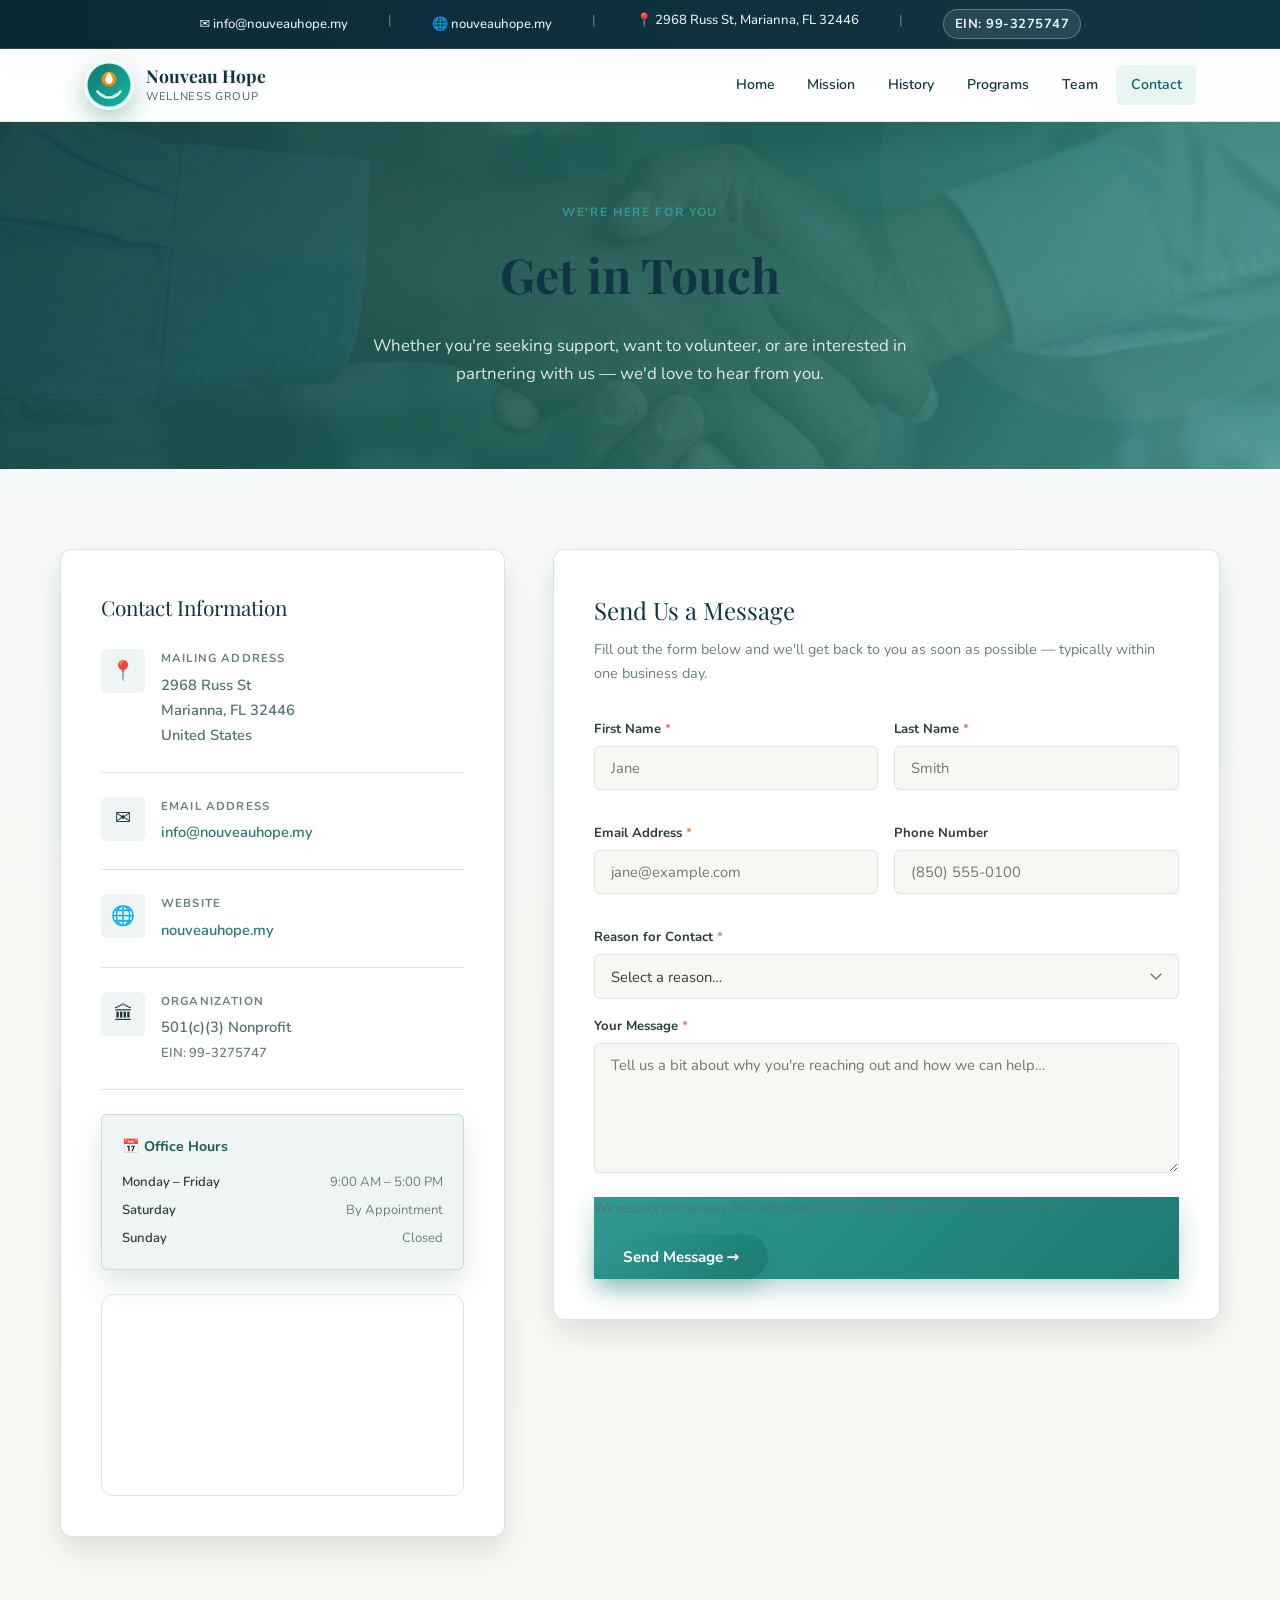
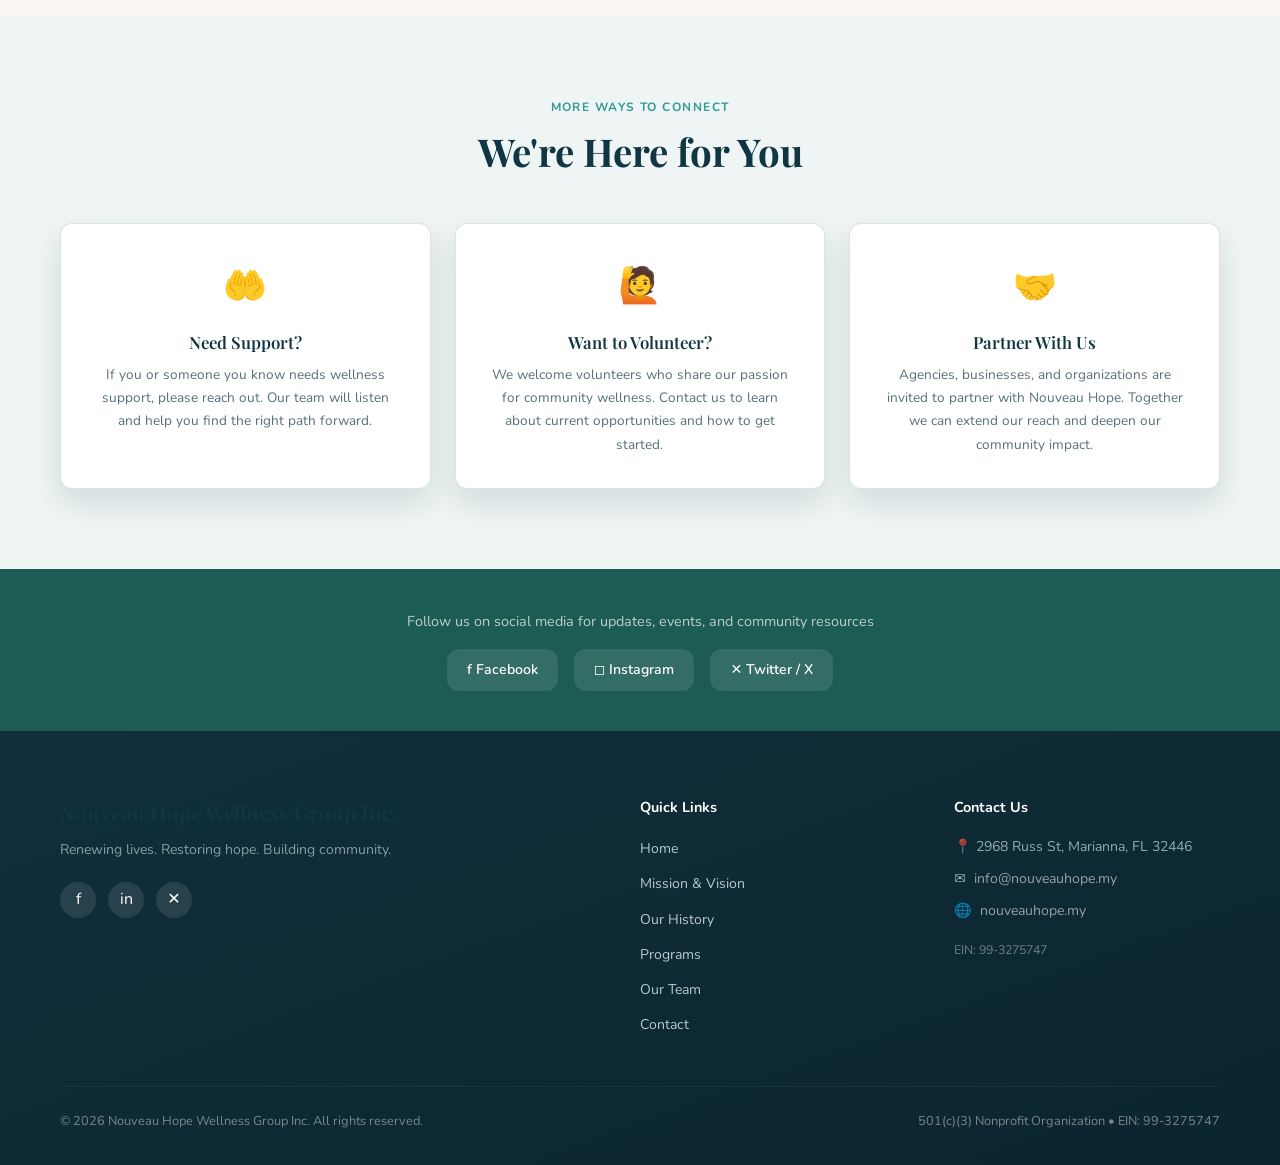
==== commit c44ef5b5: "Add EIN to top bar and retheme site for nonprofit branding" ====
--- a/contact.html
+++ b/contact.html
@@ -246,6 +246,8 @@
     <a href="https://nouveauhope.my" target="_blank" rel="noopener">🌐 nouveauhope.my</a>
     <span class="divider">|</span>
     <span>📍 2968 Russ St, Marianna, FL 32446</span>
+    <span class="divider">|</span>
+    <span class="top-ein">EIN: 99-3275747</span>
   </div>
 
   <nav class="navbar">
--- a/assets/theme-refresh.css
+++ b/assets/theme-refresh.css
@@ -1,33 +1,88 @@
 :root {
-  --refresh-bg: radial-gradient(1200px 500px at 8% -12%, rgba(45, 164, 148, 0.18), transparent 60%),
-    radial-gradient(1000px 500px at 92% 0%, rgba(249, 115, 22, 0.12), transparent 58%),
-    linear-gradient(180deg, #f6fbfa 0%, #fdfbf8 60%, #f3f7f6 100%);
-  --refresh-card-shadow: 0 18px 36px rgba(12, 73, 65, 0.12);
-  --refresh-card-border: rgba(19, 112, 102, 0.16);
+  --org-navy: #113643;
+  --org-navy-deep: #0b2a35;
+  --org-teal: #1d7a72;
+  --org-teal-soft: #2f9a92;
+  --org-mint: #eaf6f3;
+  --org-sand: #fbf8f2;
+  --org-gold: #c58c2e;
+  --org-text: #1e3a3f;
+  --org-muted: #567078;
+  --org-card-border: rgba(17, 94, 102, 0.16);
+  --org-card-shadow: 0 14px 30px rgba(12, 48, 56, 0.12);
+  --org-ring: rgba(47, 154, 146, 0.28);
 }
 
 body {
-  background: var(--refresh-bg);
-  color: #183730;
+  background:
+    radial-gradient(900px 400px at 8% -14%, rgba(38, 153, 142, 0.18), transparent 62%),
+    radial-gradient(860px 420px at 100% 0%, rgba(197, 140, 46, 0.1), transparent 64%),
+    linear-gradient(180deg, #f5fbfa 0%, var(--org-sand) 62%, #f2f8f7 100%);
+  color: var(--org-text);
+}
+
+.top-bar {
+  background: linear-gradient(90deg, var(--org-navy-deep), var(--org-navy));
+  border-bottom: 1px solid rgba(255, 255, 255, 0.12);
+  box-shadow: 0 10px 24px rgba(11, 42, 53, 0.22);
+  padding-top: 0.55rem;
+  padding-bottom: 0.55rem;
+}
+
+.top-bar a,
+.top-bar span {
+  color: #e7f4f8;
+}
+
+.top-bar .divider {
+  opacity: 0.4;
+}
+
+.top-ein {
+  background: rgba(255, 255, 255, 0.1);
+  border: 1px solid rgba(255, 255, 255, 0.28);
+  border-radius: 999px;
+  padding: 0.18rem 0.65rem;
+  font-weight: 700;
+  letter-spacing: 0.04em;
+  color: #fff;
 }
 
 .navbar {
-  background: rgba(255, 255, 255, 0.88);
+  background: rgba(255, 255, 255, 0.9);
   backdrop-filter: blur(12px);
-  border-bottom: 1px solid rgba(16, 94, 86, 0.15);
+  border-bottom: 1px solid rgba(17, 94, 102, 0.16);
 }
 
 .nav-logo {
   width: 50px;
   height: 50px;
   border-radius: 50%;
-  background: #e6fffb url('images/logo-nouveau-hope.svg') center/cover no-repeat;
-  box-shadow: 0 10px 22px rgba(20, 124, 111, 0.35);
-  border: 2px solid rgba(236, 254, 255, 0.95);
+  background: #dff7f4 url('images/logo-nouveau-hope.svg') center/cover no-repeat;
+  border: 2px solid #f2fffd;
+  box-shadow: 0 10px 24px rgba(16, 96, 87, 0.32);
 }
 
 .nav-logo svg {
   display: none;
+}
+
+.nav-brand-name {
+  color: var(--org-navy);
+}
+
+.nav-brand-sub {
+  color: var(--org-muted);
+}
+
+.nav-links a {
+  color: var(--org-navy);
+}
+
+.nav-links a:hover,
+.nav-links a.active {
+  background: #e8f6f3;
+  color: #0f5f67;
 }
 
 .hero,
@@ -40,7 +95,9 @@
   content: '';
   position: absolute;
   inset: 0;
-  background: linear-gradient(110deg, rgba(10, 57, 51, 0.28) 0%, rgba(10, 57, 51, 0.12) 50%, rgba(255, 255, 255, 0.05) 100%);
+  background:
+    linear-gradient(112deg, rgba(8, 39, 47, 0.46) 0%, rgba(8, 39, 47, 0.24) 46%, rgba(8, 39, 47, 0.14) 100%),
+    radial-gradient(760px 340px at 85% 12%, rgba(37, 179, 165, 0.16), transparent 58%);
   pointer-events: none;
 }
 
@@ -48,6 +105,44 @@
 .page-hero > * {
   position: relative;
   z-index: 1;
+}
+
+.section-label,
+.page-hero-label {
+  color: var(--org-teal-soft);
+}
+
+.section-title,
+.page-hero h1,
+.footer-brand-name,
+.mission-quote,
+.value-name,
+.timeline-title,
+.program-title,
+.team-name,
+.leader-name,
+.connect-title,
+.join-title,
+.approach-title,
+.contact-info-title,
+.form-title {
+  color: var(--org-navy);
+}
+
+.section-desc,
+.program-desc,
+.team-bio,
+.leader-bio,
+.connect-desc,
+.join-desc,
+.approach-desc,
+.mission-statement p,
+.contact-detail-value,
+.form-note,
+.footer-tagline,
+.footer-contact-item,
+.footer-links a {
+  color: var(--org-muted);
 }
 
 .hero-card,
@@ -66,9 +161,11 @@
 .commitment-item,
 .mission-statement,
 .founding-visual,
-.founding-text {
-  border: 1px solid var(--refresh-card-border);
-  box-shadow: var(--refresh-card-shadow);
+.founding-text,
+.timeline-content,
+.stat-item {
+  border: 1px solid var(--org-card-border);
+  box-shadow: var(--org-card-shadow);
 }
 
 img,
@@ -81,9 +178,9 @@
 .program-card-img,
 .hero-feature-img {
   border-radius: 16px;
-  box-shadow: 0 14px 30px rgba(9, 62, 55, 0.2);
-  transition: transform 0.35s ease, box-shadow 0.35s ease, filter 0.35s ease;
-  filter: saturate(1.08) contrast(1.04);
+  box-shadow: 0 12px 30px rgba(7, 46, 54, 0.2);
+  transition: transform 0.32s ease, box-shadow 0.32s ease, filter 0.32s ease;
+  filter: saturate(1.06) contrast(1.03);
 }
 
 img:hover,
@@ -95,9 +192,8 @@
 .program-image:hover,
 .program-card-img:hover,
 .hero-feature-img:hover {
-  transform: translateY(-4px) scale(1.01);
-  box-shadow: 0 18px 36px rgba(9, 62, 55, 0.26);
-  filter: saturate(1.14) contrast(1.08);
+  transform: translateY(-4px);
+  box-shadow: 0 18px 36px rgba(7, 46, 54, 0.24);
 }
 
 .btn {
@@ -107,34 +203,68 @@
 .btn-primary,
 .btn-secondary,
 .form-submit {
-  background-image: linear-gradient(135deg, #f59e0b, #ea580c);
+  background-image: linear-gradient(135deg, var(--org-teal-soft), var(--org-teal));
   border: none;
-  box-shadow: 0 10px 22px rgba(234, 88, 12, 0.28);
+  box-shadow: 0 10px 22px rgba(30, 122, 114, 0.28);
 }
 
 .btn-primary:hover,
 .btn-secondary:hover,
 .form-submit:hover {
-  box-shadow: 0 14px 28px rgba(234, 88, 12, 0.35);
+  box-shadow: 0 14px 30px rgba(30, 122, 114, 0.36);
+}
+
+.btn-outline {
+  border-color: rgba(234, 251, 247, 0.68);
 }
 
 .nav-links a,
-.footer-links a {
-  transition: transform 0.2s ease, color 0.2s ease, background 0.2s ease;
-}
-
-.nav-links a:hover {
-  transform: translateY(-1px);
+.footer-links a,
+.footer-social,
+.top-bar a {
+  transition: color 0.2s ease, background 0.2s ease, transform 0.2s ease;
+}
+
+.top-bar a:hover,
+.footer-links a:hover {
+  color: #ffffff;
+}
+
+.footer-social:hover {
+  transform: translateY(-2px);
 }
 
 .fade-in {
-  transition: opacity 0.7s ease, transform 0.7s ease;
+  transition: opacity 0.72s ease, transform 0.72s ease;
+}
+
+footer {
+  background: linear-gradient(160deg, #102f3a 0%, #0b2530 100%);
+}
+
+footer .footer-links a,
+footer .footer-contact-item,
+footer .footer-tagline {
+  color: rgba(225, 242, 246, 0.8);
+}
+
+footer .footer-links a:hover {
+  color: #ffffff;
 }
 
 @media (max-width: 768px) {
   .nav-logo {
     width: 44px;
     height: 44px;
+  }
+
+  .top-bar {
+    gap: 0.7rem;
+  }
+
+  .top-ein {
+    padding: 0.12rem 0.55rem;
+    font-size: 0.74rem;
   }
 
   img,
